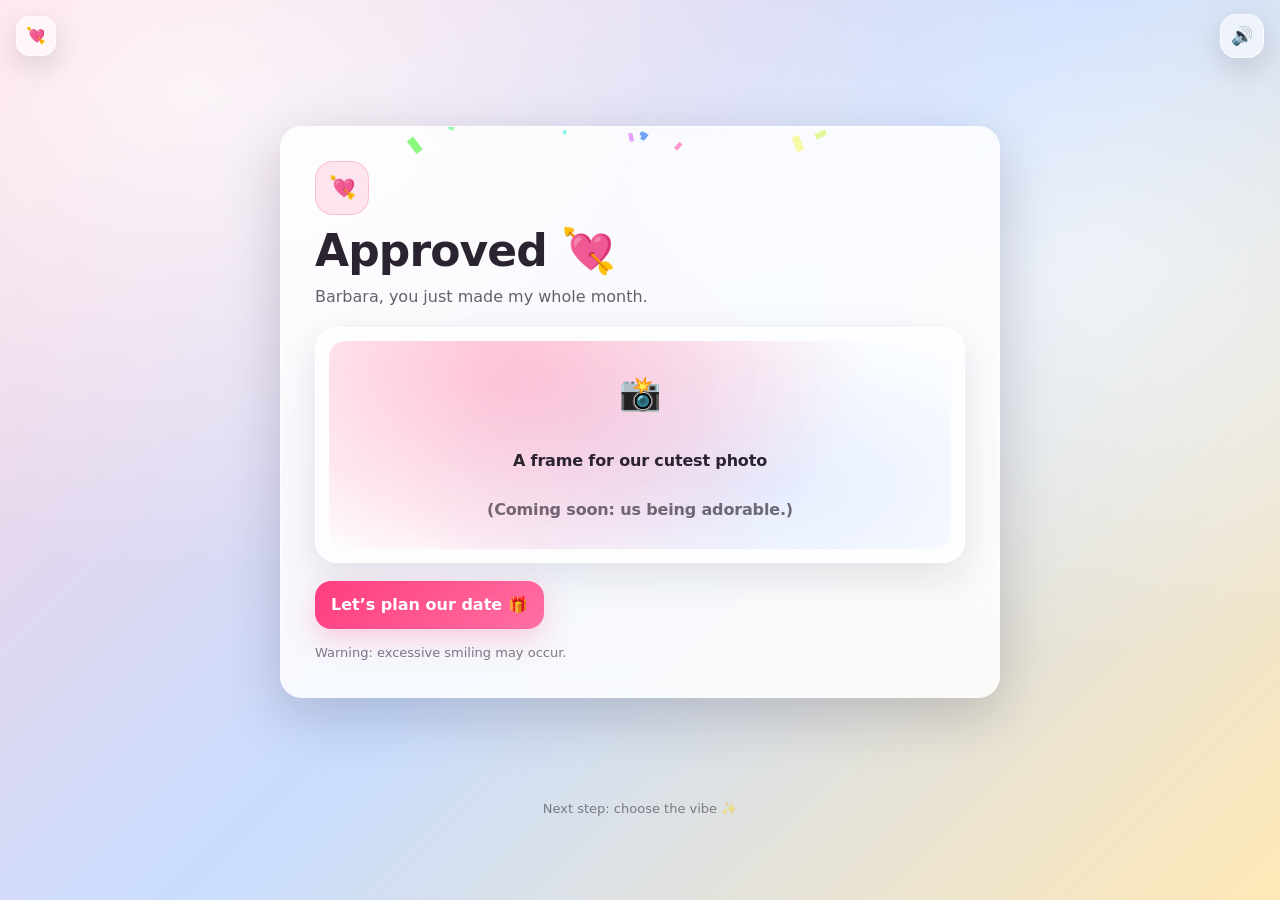
==== yes.html @ b673abb0 "Merge branch 'main' into codex/create-romantic-multi-page-valentine-website-6dpoji" ====
<!doctype html>
<html lang="en">
<head>
  <meta charset="utf-8" />
  <meta name="viewport" content="width=device-width,initial-scale=1" />
  <meta name="theme-color" content="#ffb3c7" />
  <title>Approved 💘</title>
  <link rel="stylesheet" href="./styles.css" />
</head>

<body data-page="yes">
  <a class="skip-link" href="#main">Skip to content</a>

  <header class="topbar">
    <a class="brand-link" href="./index.html" aria-label="Back to start">💘</a>

    <button
      id="muteBtn"
      class="icon-btn"
      type="button"
      aria-label="Toggle sound"
      aria-pressed="false"
      title="Sound"
    >
      <span class="icon" aria-hidden="true">🔊</span>
    </button>
  </header>

  <main id="main" class="wrap">
    <section class="card card-success" aria-labelledby="headline">
      <canvas id="confetti" class="confetti" aria-hidden="true"></canvas>

      <div class="success-badge" aria-hidden="true">💘</div>
      <h1 id="headline" class="title">Approved 💘</h1>

      <p class="subtext">
        Barbara, you just made my whole month.
      </p>

      <div class="photo-frame" role="img" aria-label="Placeholder photo frame">
        <div class="photo-inner">
          <div class="photo-glow" aria-hidden="true"></div>
          <div class="photo-text">
            <div class="photo-emoji" aria-hidden="true">📸</div>
            <div class="photo-caption">A frame for our cutest photo</div>
            <div class="photo-caption subtle">(Coming soon: us being adorable.)</div>
          </div>
        </div>
      </div>

      <div class="btn-row">
        <a class="btn btn-primary" href="./date.html" id="planBtn">
          Let’s plan our date 🎁
        </a>
      </div>

      <div class="tiny-note">
        Warning: excessive smiling may occur.
      </div>
    </section>

    <footer class="footer">
      <span>Next step: choose the vibe ✨</span>
    </footer>
  </main>

  <script src="./script.js"></script>
</body>
</html>
---- styles.css ----
/* Shared, intentional styling (no frameworks). */

:root {
  --bg1: #ffd1dc;
  --bg2: #c9ddff;
  --bg3: #ffe8b6;

  --card: rgba(255, 255, 255, 0.72);
  --card-strong: rgba(255, 255, 255, 0.82);
  --stroke: rgba(255, 255, 255, 0.55);

  --text: #2b2330;
  --muted: rgba(43, 35, 48, 0.72);

  --primary: #ff3d7f;
  --primary2: #ff6fa3;

  --shadow: 0 18px 55px rgba(20, 10, 25, 0.18);
  --shadow2: 0 10px 30px rgba(20, 10, 25, 0.14);

  --radius: 22px;
  --radius2: 16px;

  --focus: 0 0 0 4px rgba(255, 61, 127, 0.25);
}

* { box-sizing: border-box; }
html, body { height: 100%; }

body {
  margin: 0;
  color: var(--text);
  font-family: ui-sans-serif, system-ui, -apple-system, Segoe UI, Roboto, Helvetica, Arial, "Apple Color Emoji", "Segoe UI Emoji";
  line-height: 1.5;
  background:
    radial-gradient(1200px 800px at 15% 10%, rgba(255, 255, 255, 0.75), transparent 60%),
    radial-gradient(900px 700px at 85% 30%, rgba(255, 255, 255, 0.60), transparent 55%),
    linear-gradient(135deg, var(--bg1), var(--bg2), var(--bg3));
  overflow-x: hidden;
}

a { color: inherit; text-decoration: none; }
a:focus-visible, button:focus-visible { outline: none; box-shadow: var(--focus); border-radius: 12px; }

.skip-link {
  position: absolute;
  left: -999px;
  top: 12px;
  padding: 10px 12px;
  background: rgba(0, 0, 0, 0.75);
  color: white;
  border-radius: 10px;
  z-index: 9999;
}
.skip-link:focus { left: 12px; }

.topbar {
  position: sticky;
  top: 0;
  display: flex;
  align-items: center;
  justify-content: space-between;
  padding: 14px 16px;
  z-index: 20;
}

.brand {
  width: 40px;
  height: 40px;
  display: grid;
  place-items: center;
  border-radius: 14px;
  background: rgba(255, 255, 255, 0.55);
  border: 1px solid rgba(255, 255, 255, 0.6);
  box-shadow: var(--shadow2);
  backdrop-filter: blur(12px);
}

.brand-link {
  width: 40px;
  height: 40px;
  display: grid;
  place-items: center;
  border-radius: 14px;
  background: rgba(255, 255, 255, 0.55);
  border: 1px solid rgba(255, 255, 255, 0.6);
  box-shadow: var(--shadow2);
  backdrop-filter: blur(12px);
}

.icon-btn {
  width: 44px;
  height: 44px;
  border-radius: 16px;
  border: 1px solid rgba(255, 255, 255, 0.6);
  background: rgba(255, 255, 255, 0.55);
  backdrop-filter: blur(12px);
  box-shadow: var(--shadow2);
  cursor: pointer;
  display: grid;
  place-items: center;
  transition: transform 160ms ease, background 160ms ease;
}
.icon-btn:hover { transform: translateY(-1px); }
.icon-btn:active { transform: translateY(1px) scale(0.99); }
.icon-btn .icon { font-size: 18px; }

.wrap {
  min-height: calc(100vh - 72px);
  display: grid;
  place-items: center;
  padding: 12px 16px 40px;
}

.card {
  width: min(720px, 100%);
  background: var(--card);
  border: 1px solid var(--stroke);
  box-shadow: var(--shadow);
  border-radius: var(--radius);
  padding: 26px 20px;
  backdrop-filter: blur(14px);
  position: relative;
}

@media (min-width: 480px) {
  .card { padding: 34px 34px; }
}

.card-success {
  background: var(--card-strong);
  overflow: hidden;
}

.eyebrow {
  font-size: 13px;
  letter-spacing: 0.08em;
  text-transform: uppercase;
  color: rgba(43, 35, 48, 0.62);
  margin-bottom: 10px;
}

.title {
  font-size: clamp(28px, 4.8vw, 44px);
  line-height: 1.1;
  margin: 0 0 10px;
  letter-spacing: -0.02em;
}

.subtext {
  margin: 0 0 18px;
  color: var(--muted);
  font-size: 16px;
}

.btn-row {
  display: flex;
  gap: 12px;
  flex-wrap: wrap;
  align-items: center;
  margin-top: 18px;
}

.btn-row-slim {
  margin-top: 20px;
  justify-content: space-between;
}

.btn {
  border: 0;
  cursor: pointer;
  font-weight: 700;
  font-size: 16px;
  padding: 12px 16px;
  border-radius: 16px;
  transition: transform 160ms ease, filter 160ms ease, box-shadow 160ms ease;
  user-select: none;
  display: inline-flex;
  align-items: center;
  justify-content: center;
  gap: 8px;
  min-height: 48px;
}

.btn:hover { transform: translateY(-1px); }
.btn:active { transform: translateY(1px) scale(0.99); }

.btn-primary {
  color: white;
  background: linear-gradient(135deg, var(--primary), var(--primary2));
  box-shadow: 0 10px 30px rgba(255, 61, 127, 0.25);
}

.btn-ghost {
  color: var(--text);
  background: rgba(255, 255, 255, 0.55);
  border: 1px solid rgba(255, 255, 255, 0.75);
  box-shadow: 0 10px 25px rgba(43, 35, 48, 0.08);
}

.attempts {
  margin: 14px 0 0;
  font-size: 14px;
  color: rgba(43, 35, 48, 0.8);
}
.attempt-msg {
  margin-left: 10px;
  color: rgba(43, 35, 48, 0.62);
  font-weight: 600;
}

.tiny-note {
  margin-top: 14px;
  font-size: 13px;
  color: rgba(43, 35, 48, 0.6);
}

.footer {
  margin-top: 18px;
  color: rgba(43, 35, 48, 0.55);
  font-size: 13px;
}

/* Index page "No" positioning container */
.no-zone {
  position: relative;
  width: 140px;
  height: 52px;
  display: inline-block;
}
.no-zone .btn {
  position: absolute;
  inset: 0;
  width: 100%;
  height: 100%;
}

/* Modal */
.modal[hidden] { display: none; }
.modal {
  position: fixed;
  inset: 0;
  z-index: 999;
  display: grid;
  place-items: center;
  padding: 16px;
}
.modal-backdrop {
  position: absolute;
  inset: 0;
  background: rgba(20, 10, 25, 0.45);
  backdrop-filter: blur(6px);
}
.modal-dialog {
  position: relative;
  width: min(520px, 100%);
  background: rgba(255, 255, 255, 0.88);
  border: 1px solid rgba(255, 255, 255, 0.8);
  border-radius: 22px;
  box-shadow: var(--shadow);
  padding: 18px 18px 16px;
}
.modal-header {
  display: flex;
  gap: 10px;
  align-items: center;
  margin-bottom: 10px;
}
.modal-badge {
  width: 38px;
  height: 38px;
  display: grid;
  place-items: center;
  border-radius: 14px;
  background: rgba(255, 61, 127, 0.12);
  border: 1px solid rgba(255, 61, 127, 0.22);
}
.modal-title { margin: 0; font-size: 18px; letter-spacing: -0.01em; }
.modal-desc { margin: 0 0 14px; color: rgba(43, 35, 48, 0.72); }
.modal-actions { display: flex; gap: 10px; flex-wrap: wrap; justify-content: flex-end; }

/* Success page */
.success-badge {
  width: 54px;
  height: 54px;
  border-radius: 18px;
  display: grid;
  place-items: center;
  background: rgba(255, 61, 127, 0.12);
  border: 1px solid rgba(255, 61, 127, 0.22);
  margin-bottom: 12px;
  font-size: 22px;
}

.photo-frame {
  margin-top: 18px;
  border-radius: 22px;
  padding: 12px;
  background: rgba(255, 255, 255, 0.6);
  border: 1px solid rgba(255, 255, 255, 0.75);
  box-shadow: 0 14px 40px rgba(20, 10, 25, 0.10);
}
.photo-inner {
  height: 210px;
  border-radius: 18px;
  position: relative;
  overflow: hidden;
  background:
    radial-gradient(600px 300px at 30% 20%, rgba(255, 61, 127, 0.16), transparent 60%),
    radial-gradient(600px 300px at 70% 70%, rgba(120, 160, 255, 0.18), transparent 60%),
    rgba(255, 255, 255, 0.55);
  border: 1px solid rgba(255, 255, 255, 0.75);
}
.photo-glow {
  position: absolute;
  inset: -40px;
  background: radial-gradient(circle at 30% 20%, rgba(255, 61, 127, 0.20), transparent 60%);
  filter: blur(18px);
  transform: rotate(8deg);
}
.photo-text {
  position: absolute;
  inset: 0;
  display: grid;
  place-items: center;
  text-align: center;
  padding: 16px;
}
.photo-emoji { font-size: 34px; margin-bottom: 8px; }
.photo-caption { font-weight: 800; letter-spacing: -0.01em; }
.photo-caption.subtle { font-weight: 600; color: rgba(43, 35, 48, 0.65); margin-top: 4px; }

.confetti {
  position: absolute;
  inset: 0;
  width: 100%;
  height: 100%;
  pointer-events: none;
}

/* Date page */
.grid {
  display: grid;
  gap: 12px;
  margin-top: 18px;
  grid-template-columns: 1fr;
}

@media (min-width: 560px) {
  .grid { grid-template-columns: 1fr 1fr; }
}

.choice {
  text-align: left;
  padding: 14px 14px;
  border-radius: 18px;
  border: 1px solid rgba(255, 255, 255, 0.75);
  background: rgba(255, 255, 255, 0.55);
  box-shadow: 0 12px 30px rgba(43, 35, 48, 0.08);
  cursor: pointer;
  display: grid;
  gap: 6px;
  min-height: 92px;
  transition: transform 160ms ease, box-shadow 160ms ease, background 160ms ease;
}
.choice:hover { transform: translateY(-1px); }
.choice:active { transform: translateY(1px) scale(0.99); }

.choice-title {
  font-weight: 900;
  letter-spacing: -0.01em;
  font-size: 16px;
  display: flex;
  justify-content: space-between;
  align-items: center;
  gap: 10px;
}
.choice-emoji { font-size: 20px; }
.choice-desc { color: rgba(43, 35, 48, 0.68); font-size: 14px; }

.choice.is-selected {
  background: rgba(255, 61, 127, 0.12);
  border-color: rgba(255, 61, 127, 0.22);
  box-shadow: 0 14px 38px rgba(255, 61, 127, 0.18);
}

.confirm {
  margin-top: 16px;
  border-radius: 18px;
  padding: 14px;
  border: 1px solid rgba(255, 255, 255, 0.75);
  background: rgba(255, 255, 255, 0.65);
  box-shadow: 0 12px 28px rgba(43, 35, 48, 0.08);
}
.confirm-title { font-weight: 900; }
.confirm-text { margin-top: 4px; color: rgba(43, 35, 48, 0.78); font-weight: 700; }
.confirm-foot { margin-top: 6px; color: rgba(43, 35, 48, 0.62); font-size: 13px; }

/* Motion preferences */
@media (prefers-reduced-motion: reduce) {
  .btn, .icon-btn, .choice { transition: none !important; }
}
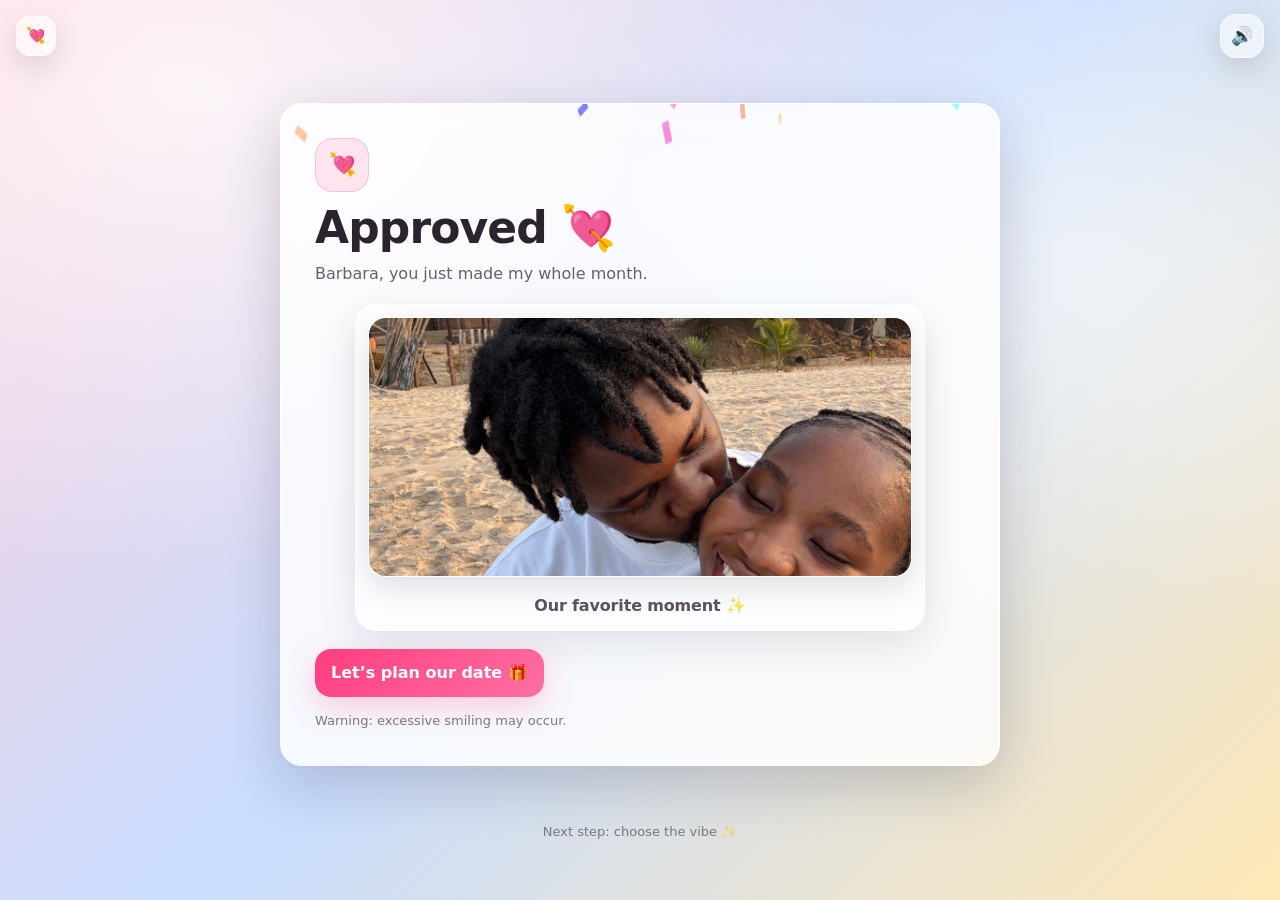
==== commit 75a261bf: "Link success page image to local file" ====
--- a/yes.html
+++ b/yes.html
@@ -37,16 +37,15 @@
         Barbara, you just made my whole month.
       </p>
 
-      <div class="photo-frame" role="img" aria-label="Placeholder photo frame">
-        <div class="photo-inner">
-          <div class="photo-glow" aria-hidden="true"></div>
-          <div class="photo-text">
-            <div class="photo-emoji" aria-hidden="true">📸</div>
-            <div class="photo-caption">A frame for our cutest photo</div>
-            <div class="photo-caption subtle">(Coming soon: us being adorable.)</div>
-          </div>
-        </div>
-      </div>
+      <figure class="photo-frame">
+        <img
+          class="photo-image"
+          src="./imageval.jpg"
+          alt="Barbara and me, a favorite photo"
+          loading="lazy"
+        />
+        <figcaption class="photo-caption">Our favorite moment ✨</figcaption>
+      </figure>
 
       <div class="btn-row">
         <a class="btn btn-primary" href="./date.html" id="planBtn">
--- a/styles.css
+++ b/styles.css
@@ -299,36 +299,23 @@
   background: rgba(255, 255, 255, 0.6);
   border: 1px solid rgba(255, 255, 255, 0.75);
   box-shadow: 0 14px 40px rgba(20, 10, 25, 0.10);
-}
-.photo-inner {
-  height: 210px;
+  text-align: center;
+}
+.photo-image {
+  width: 100%;
+  height: auto;
+  max-height: 260px;
+  object-fit: cover;
   border-radius: 18px;
-  position: relative;
-  overflow: hidden;
-  background:
-    radial-gradient(600px 300px at 30% 20%, rgba(255, 61, 127, 0.16), transparent 60%),
-    radial-gradient(600px 300px at 70% 70%, rgba(120, 160, 255, 0.18), transparent 60%),
-    rgba(255, 255, 255, 0.55);
-  border: 1px solid rgba(255, 255, 255, 0.75);
-}
-.photo-glow {
-  position: absolute;
-  inset: -40px;
-  background: radial-gradient(circle at 30% 20%, rgba(255, 61, 127, 0.20), transparent 60%);
-  filter: blur(18px);
-  transform: rotate(8deg);
-}
-.photo-text {
-  position: absolute;
-  inset: 0;
-  display: grid;
-  place-items: center;
-  text-align: center;
-  padding: 16px;
-}
-.photo-emoji { font-size: 34px; margin-bottom: 8px; }
-.photo-caption { font-weight: 800; letter-spacing: -0.01em; }
-.photo-caption.subtle { font-weight: 600; color: rgba(43, 35, 48, 0.65); margin-top: 4px; }
+  border: 1px solid rgba(255, 255, 255, 0.75);
+  box-shadow: 0 10px 30px rgba(20, 10, 25, 0.12);
+}
+.photo-caption {
+  margin-top: 10px;
+  font-weight: 800;
+  letter-spacing: -0.01em;
+  color: rgba(43, 35, 48, 0.78);
+}
 
 .confetti {
   position: absolute;
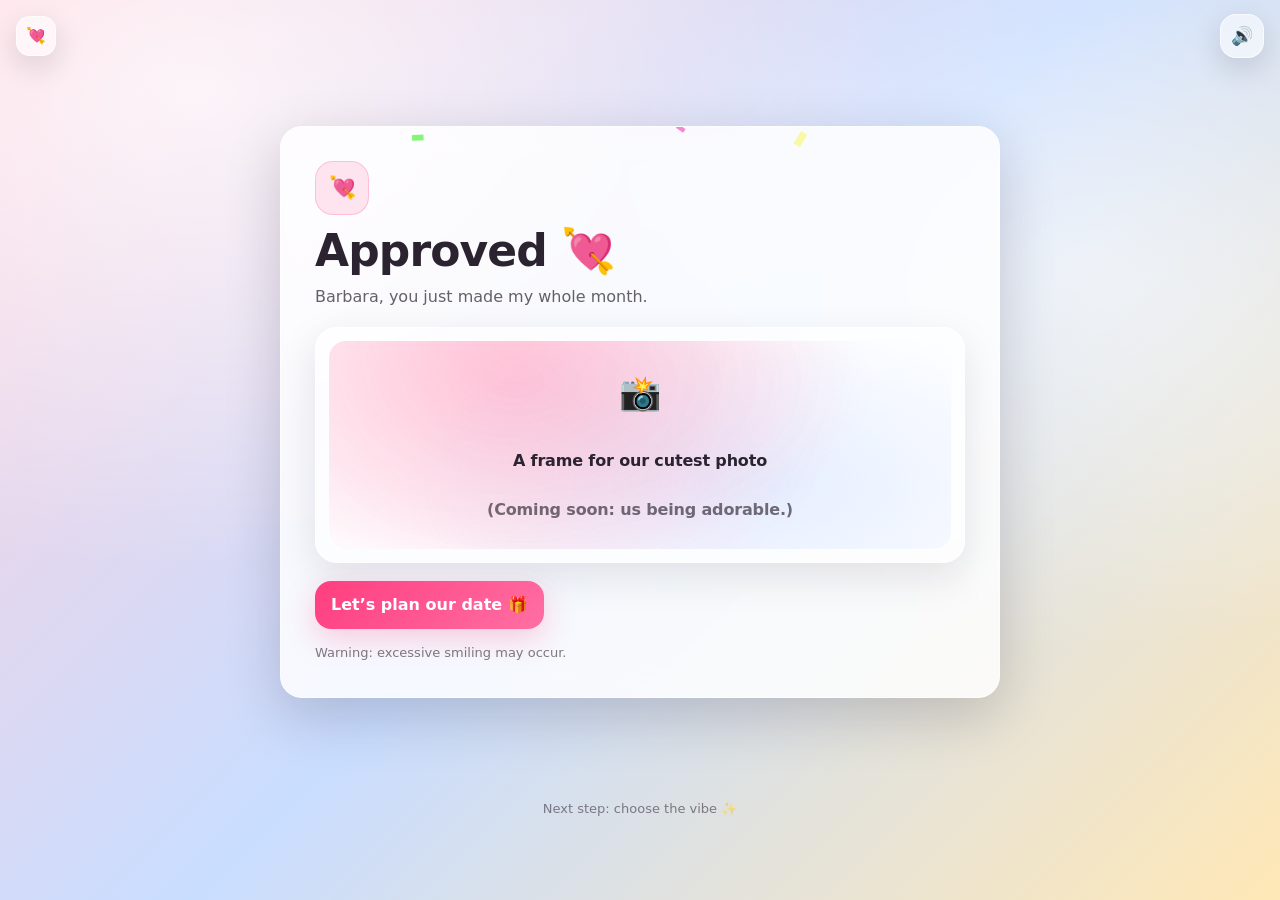
==== commit 3a6c49c4: "Merge branch 'main' into codex/create-romantic-multi-page-valentine-website-9nks6v" ====
--- a/yes.html
+++ b/yes.html
@@ -37,15 +37,16 @@
         Barbara, you just made my whole month.
       </p>
 
-      <figure class="photo-frame">
-        <img
-          class="photo-image"
-          src="./imageval.jpg"
-          alt="Barbara and me, a favorite photo"
-          loading="lazy"
-        />
-        <figcaption class="photo-caption">Our favorite moment ✨</figcaption>
-      </figure>
+      <div class="photo-frame" role="img" aria-label="Placeholder photo frame">
+        <div class="photo-inner">
+          <div class="photo-glow" aria-hidden="true"></div>
+          <div class="photo-text">
+            <div class="photo-emoji" aria-hidden="true">📸</div>
+            <div class="photo-caption">A frame for our cutest photo</div>
+            <div class="photo-caption subtle">(Coming soon: us being adorable.)</div>
+          </div>
+        </div>
+      </div>
 
       <div class="btn-row">
         <a class="btn btn-primary" href="./date.html" id="planBtn">
--- a/styles.css
+++ b/styles.css
@@ -299,23 +299,36 @@
   background: rgba(255, 255, 255, 0.6);
   border: 1px solid rgba(255, 255, 255, 0.75);
   box-shadow: 0 14px 40px rgba(20, 10, 25, 0.10);
+}
+.photo-inner {
+  height: 210px;
+  border-radius: 18px;
+  position: relative;
+  overflow: hidden;
+  background:
+    radial-gradient(600px 300px at 30% 20%, rgba(255, 61, 127, 0.16), transparent 60%),
+    radial-gradient(600px 300px at 70% 70%, rgba(120, 160, 255, 0.18), transparent 60%),
+    rgba(255, 255, 255, 0.55);
+  border: 1px solid rgba(255, 255, 255, 0.75);
+}
+.photo-glow {
+  position: absolute;
+  inset: -40px;
+  background: radial-gradient(circle at 30% 20%, rgba(255, 61, 127, 0.20), transparent 60%);
+  filter: blur(18px);
+  transform: rotate(8deg);
+}
+.photo-text {
+  position: absolute;
+  inset: 0;
+  display: grid;
+  place-items: center;
   text-align: center;
-}
-.photo-image {
-  width: 100%;
-  height: auto;
-  max-height: 260px;
-  object-fit: cover;
-  border-radius: 18px;
-  border: 1px solid rgba(255, 255, 255, 0.75);
-  box-shadow: 0 10px 30px rgba(20, 10, 25, 0.12);
-}
-.photo-caption {
-  margin-top: 10px;
-  font-weight: 800;
-  letter-spacing: -0.01em;
-  color: rgba(43, 35, 48, 0.78);
-}
+  padding: 16px;
+}
+.photo-emoji { font-size: 34px; margin-bottom: 8px; }
+.photo-caption { font-weight: 800; letter-spacing: -0.01em; }
+.photo-caption.subtle { font-weight: 600; color: rgba(43, 35, 48, 0.65); margin-top: 4px; }
 
 .confetti {
   position: absolute;
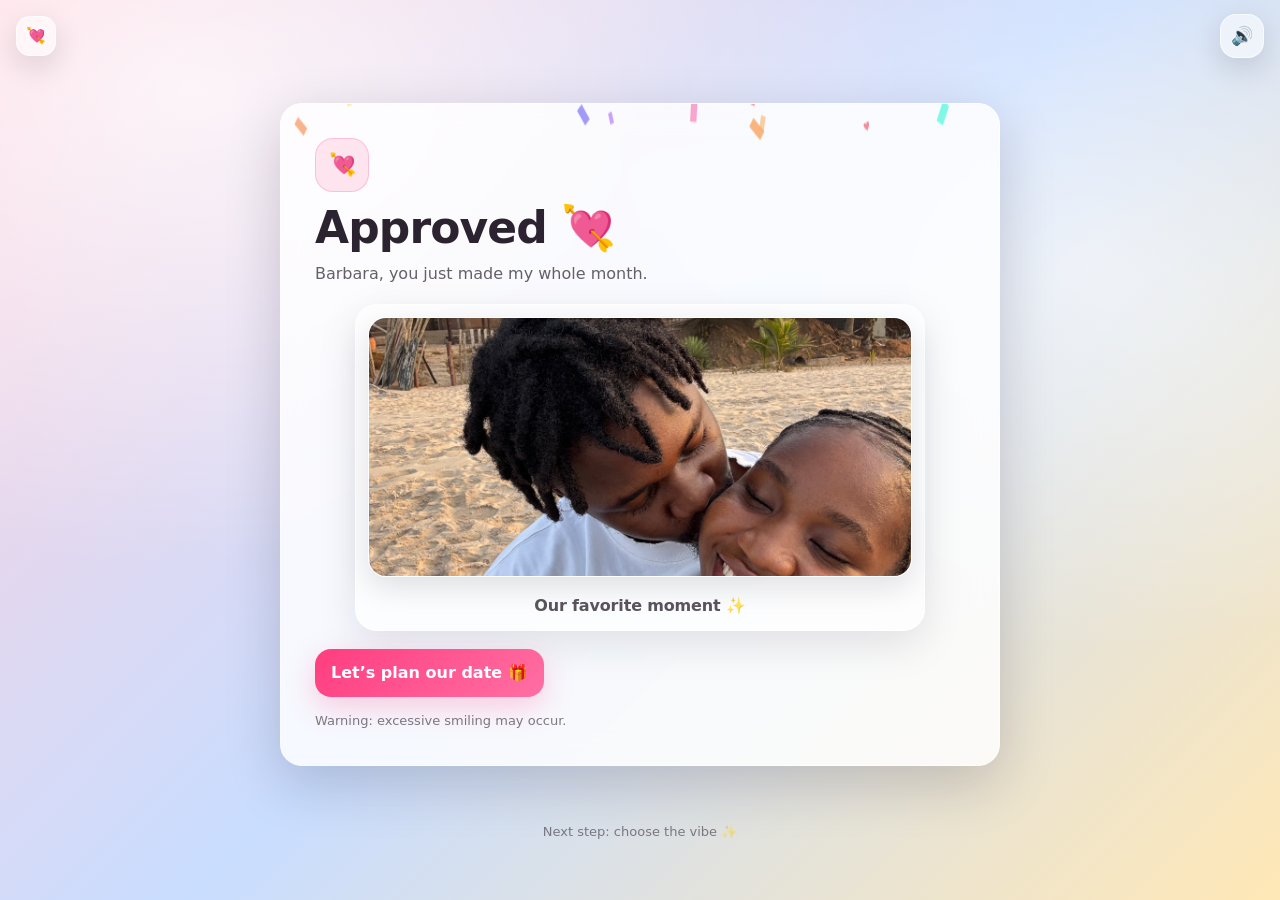
==== commit 056d62cb: "Link success page image to local file" ====
--- a/yes.html
+++ b/yes.html
@@ -37,16 +37,15 @@
         Barbara, you just made my whole month.
       </p>
 
-      <div class="photo-frame" role="img" aria-label="Placeholder photo frame">
-        <div class="photo-inner">
-          <div class="photo-glow" aria-hidden="true"></div>
-          <div class="photo-text">
-            <div class="photo-emoji" aria-hidden="true">📸</div>
-            <div class="photo-caption">A frame for our cutest photo</div>
-            <div class="photo-caption subtle">(Coming soon: us being adorable.)</div>
-          </div>
-        </div>
-      </div>
+      <figure class="photo-frame">
+        <img
+          class="photo-image"
+          src="./imageval.jpg"
+          alt="Barbara and me, a favorite photo"
+          loading="lazy"
+        />
+        <figcaption class="photo-caption">Our favorite moment ✨</figcaption>
+      </figure>
 
       <div class="btn-row">
         <a class="btn btn-primary" href="./date.html" id="planBtn">
--- a/styles.css
+++ b/styles.css
@@ -299,36 +299,23 @@
   background: rgba(255, 255, 255, 0.6);
   border: 1px solid rgba(255, 255, 255, 0.75);
   box-shadow: 0 14px 40px rgba(20, 10, 25, 0.10);
-}
-.photo-inner {
-  height: 210px;
+  text-align: center;
+}
+.photo-image {
+  width: 100%;
+  height: auto;
+  max-height: 260px;
+  object-fit: cover;
   border-radius: 18px;
-  position: relative;
-  overflow: hidden;
-  background:
-    radial-gradient(600px 300px at 30% 20%, rgba(255, 61, 127, 0.16), transparent 60%),
-    radial-gradient(600px 300px at 70% 70%, rgba(120, 160, 255, 0.18), transparent 60%),
-    rgba(255, 255, 255, 0.55);
-  border: 1px solid rgba(255, 255, 255, 0.75);
-}
-.photo-glow {
-  position: absolute;
-  inset: -40px;
-  background: radial-gradient(circle at 30% 20%, rgba(255, 61, 127, 0.20), transparent 60%);
-  filter: blur(18px);
-  transform: rotate(8deg);
-}
-.photo-text {
-  position: absolute;
-  inset: 0;
-  display: grid;
-  place-items: center;
-  text-align: center;
-  padding: 16px;
-}
-.photo-emoji { font-size: 34px; margin-bottom: 8px; }
-.photo-caption { font-weight: 800; letter-spacing: -0.01em; }
-.photo-caption.subtle { font-weight: 600; color: rgba(43, 35, 48, 0.65); margin-top: 4px; }
+  border: 1px solid rgba(255, 255, 255, 0.75);
+  box-shadow: 0 10px 30px rgba(20, 10, 25, 0.12);
+}
+.photo-caption {
+  margin-top: 10px;
+  font-weight: 800;
+  letter-spacing: -0.01em;
+  color: rgba(43, 35, 48, 0.78);
+}
 
 .confetti {
   position: absolute;
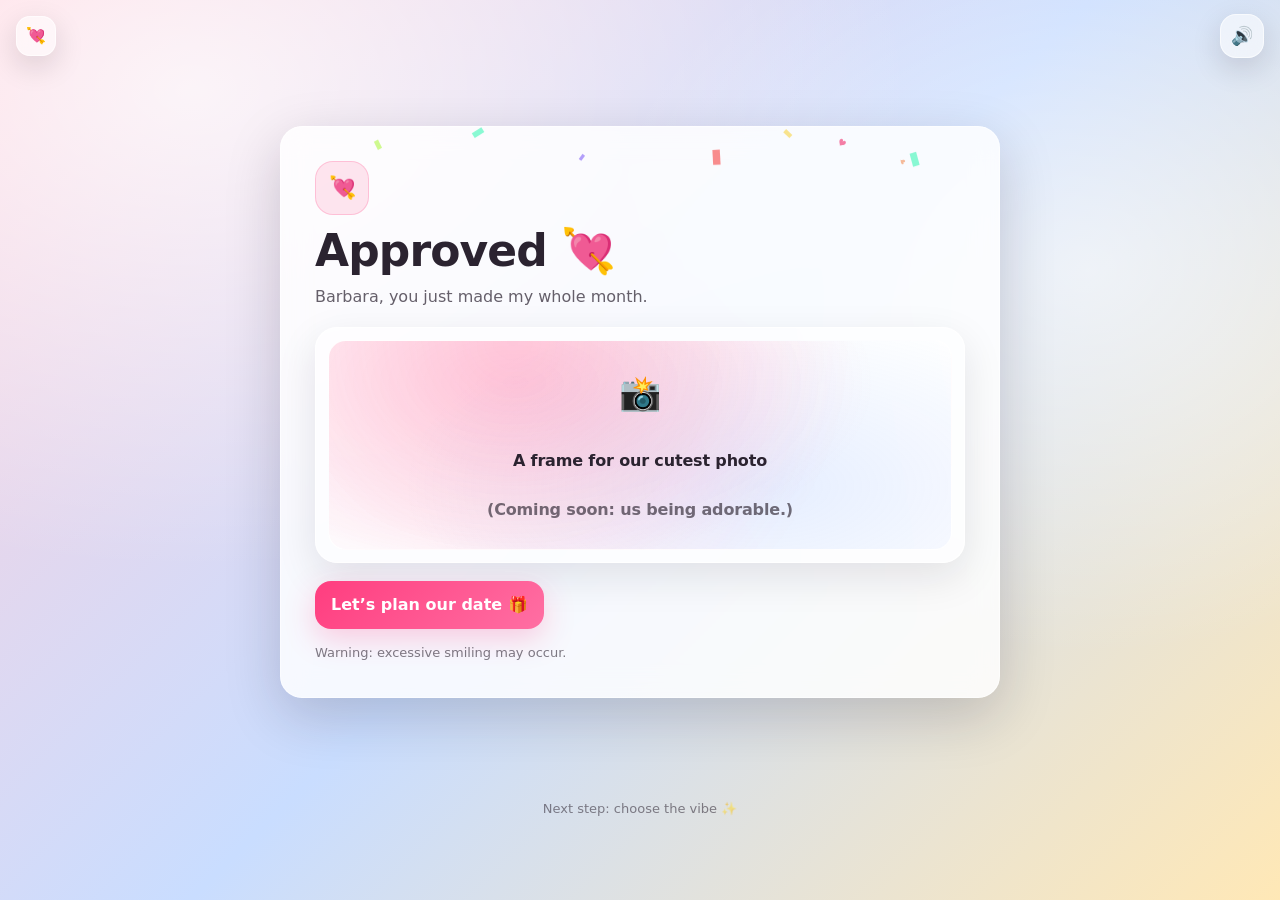
==== commit 5108fda7: "Merge branch 'main' into codex/create-romantic-multi-page-valentine-website-a4dq9u" ====
--- a/yes.html
+++ b/yes.html
@@ -37,15 +37,16 @@
         Barbara, you just made my whole month.
       </p>
 
-      <figure class="photo-frame">
-        <img
-          class="photo-image"
-          src="./imageval.jpg"
-          alt="Barbara and me, a favorite photo"
-          loading="lazy"
-        />
-        <figcaption class="photo-caption">Our favorite moment ✨</figcaption>
-      </figure>
+      <div class="photo-frame" role="img" aria-label="Placeholder photo frame">
+        <div class="photo-inner">
+          <div class="photo-glow" aria-hidden="true"></div>
+          <div class="photo-text">
+            <div class="photo-emoji" aria-hidden="true">📸</div>
+            <div class="photo-caption">A frame for our cutest photo</div>
+            <div class="photo-caption subtle">(Coming soon: us being adorable.)</div>
+          </div>
+        </div>
+      </div>
 
       <div class="btn-row">
         <a class="btn btn-primary" href="./date.html" id="planBtn">
--- a/styles.css
+++ b/styles.css
@@ -299,23 +299,36 @@
   background: rgba(255, 255, 255, 0.6);
   border: 1px solid rgba(255, 255, 255, 0.75);
   box-shadow: 0 14px 40px rgba(20, 10, 25, 0.10);
+}
+.photo-inner {
+  height: 210px;
+  border-radius: 18px;
+  position: relative;
+  overflow: hidden;
+  background:
+    radial-gradient(600px 300px at 30% 20%, rgba(255, 61, 127, 0.16), transparent 60%),
+    radial-gradient(600px 300px at 70% 70%, rgba(120, 160, 255, 0.18), transparent 60%),
+    rgba(255, 255, 255, 0.55);
+  border: 1px solid rgba(255, 255, 255, 0.75);
+}
+.photo-glow {
+  position: absolute;
+  inset: -40px;
+  background: radial-gradient(circle at 30% 20%, rgba(255, 61, 127, 0.20), transparent 60%);
+  filter: blur(18px);
+  transform: rotate(8deg);
+}
+.photo-text {
+  position: absolute;
+  inset: 0;
+  display: grid;
+  place-items: center;
   text-align: center;
-}
-.photo-image {
-  width: 100%;
-  height: auto;
-  max-height: 260px;
-  object-fit: cover;
-  border-radius: 18px;
-  border: 1px solid rgba(255, 255, 255, 0.75);
-  box-shadow: 0 10px 30px rgba(20, 10, 25, 0.12);
-}
-.photo-caption {
-  margin-top: 10px;
-  font-weight: 800;
-  letter-spacing: -0.01em;
-  color: rgba(43, 35, 48, 0.78);
-}
+  padding: 16px;
+}
+.photo-emoji { font-size: 34px; margin-bottom: 8px; }
+.photo-caption { font-weight: 800; letter-spacing: -0.01em; }
+.photo-caption.subtle { font-weight: 600; color: rgba(43, 35, 48, 0.65); margin-top: 4px; }
 
 .confetti {
   position: absolute;
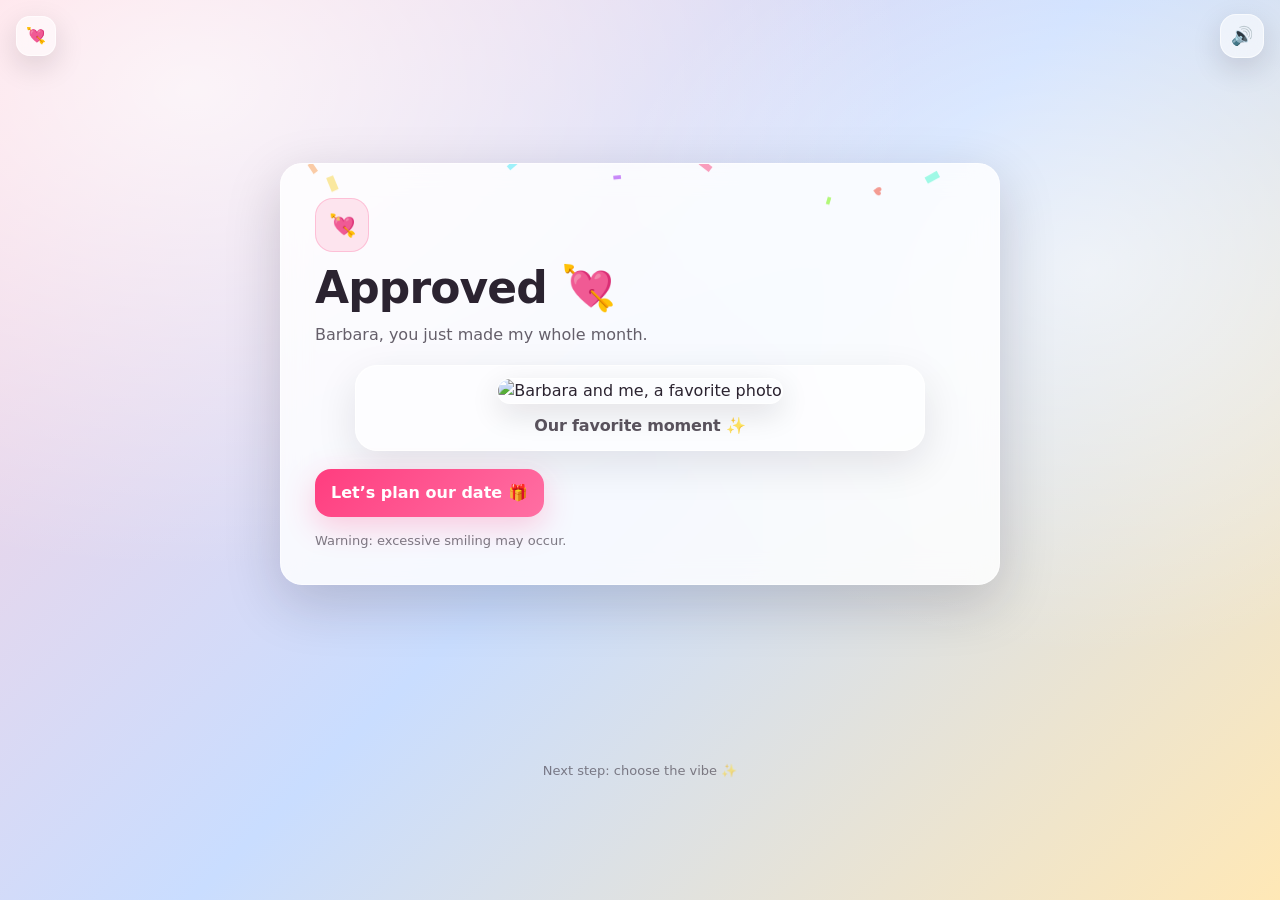
==== commit 0feb595a: "Use provided Postimg URL for success photo" ====
--- a/yes.html
+++ b/yes.html
@@ -37,16 +37,15 @@
         Barbara, you just made my whole month.
       </p>
 
-      <div class="photo-frame" role="img" aria-label="Placeholder photo frame">
-        <div class="photo-inner">
-          <div class="photo-glow" aria-hidden="true"></div>
-          <div class="photo-text">
-            <div class="photo-emoji" aria-hidden="true">📸</div>
-            <div class="photo-caption">A frame for our cutest photo</div>
-            <div class="photo-caption subtle">(Coming soon: us being adorable.)</div>
-          </div>
-        </div>
-      </div>
+      <figure class="photo-frame">
+        <img
+          class="photo-image"
+          src="https://i.postimg.cc/h4m5kwMq/imageval.jpg"
+          alt="Barbara and me, a favorite photo"
+          loading="lazy"
+        />
+        <figcaption class="photo-caption">Our favorite moment ✨</figcaption>
+      </figure>
 
       <div class="btn-row">
         <a class="btn btn-primary" href="./date.html" id="planBtn">
--- a/styles.css
+++ b/styles.css
@@ -299,36 +299,23 @@
   background: rgba(255, 255, 255, 0.6);
   border: 1px solid rgba(255, 255, 255, 0.75);
   box-shadow: 0 14px 40px rgba(20, 10, 25, 0.10);
-}
-.photo-inner {
-  height: 210px;
+  text-align: center;
+}
+.photo-image {
+  width: 100%;
+  height: auto;
+  max-height: 260px;
+  object-fit: cover;
   border-radius: 18px;
-  position: relative;
-  overflow: hidden;
-  background:
-    radial-gradient(600px 300px at 30% 20%, rgba(255, 61, 127, 0.16), transparent 60%),
-    radial-gradient(600px 300px at 70% 70%, rgba(120, 160, 255, 0.18), transparent 60%),
-    rgba(255, 255, 255, 0.55);
-  border: 1px solid rgba(255, 255, 255, 0.75);
-}
-.photo-glow {
-  position: absolute;
-  inset: -40px;
-  background: radial-gradient(circle at 30% 20%, rgba(255, 61, 127, 0.20), transparent 60%);
-  filter: blur(18px);
-  transform: rotate(8deg);
-}
-.photo-text {
-  position: absolute;
-  inset: 0;
-  display: grid;
-  place-items: center;
-  text-align: center;
-  padding: 16px;
-}
-.photo-emoji { font-size: 34px; margin-bottom: 8px; }
-.photo-caption { font-weight: 800; letter-spacing: -0.01em; }
-.photo-caption.subtle { font-weight: 600; color: rgba(43, 35, 48, 0.65); margin-top: 4px; }
+  border: 1px solid rgba(255, 255, 255, 0.75);
+  box-shadow: 0 10px 30px rgba(20, 10, 25, 0.12);
+}
+.photo-caption {
+  margin-top: 10px;
+  font-weight: 800;
+  letter-spacing: -0.01em;
+  color: rgba(43, 35, 48, 0.78);
+}
 
 .confetti {
   position: absolute;
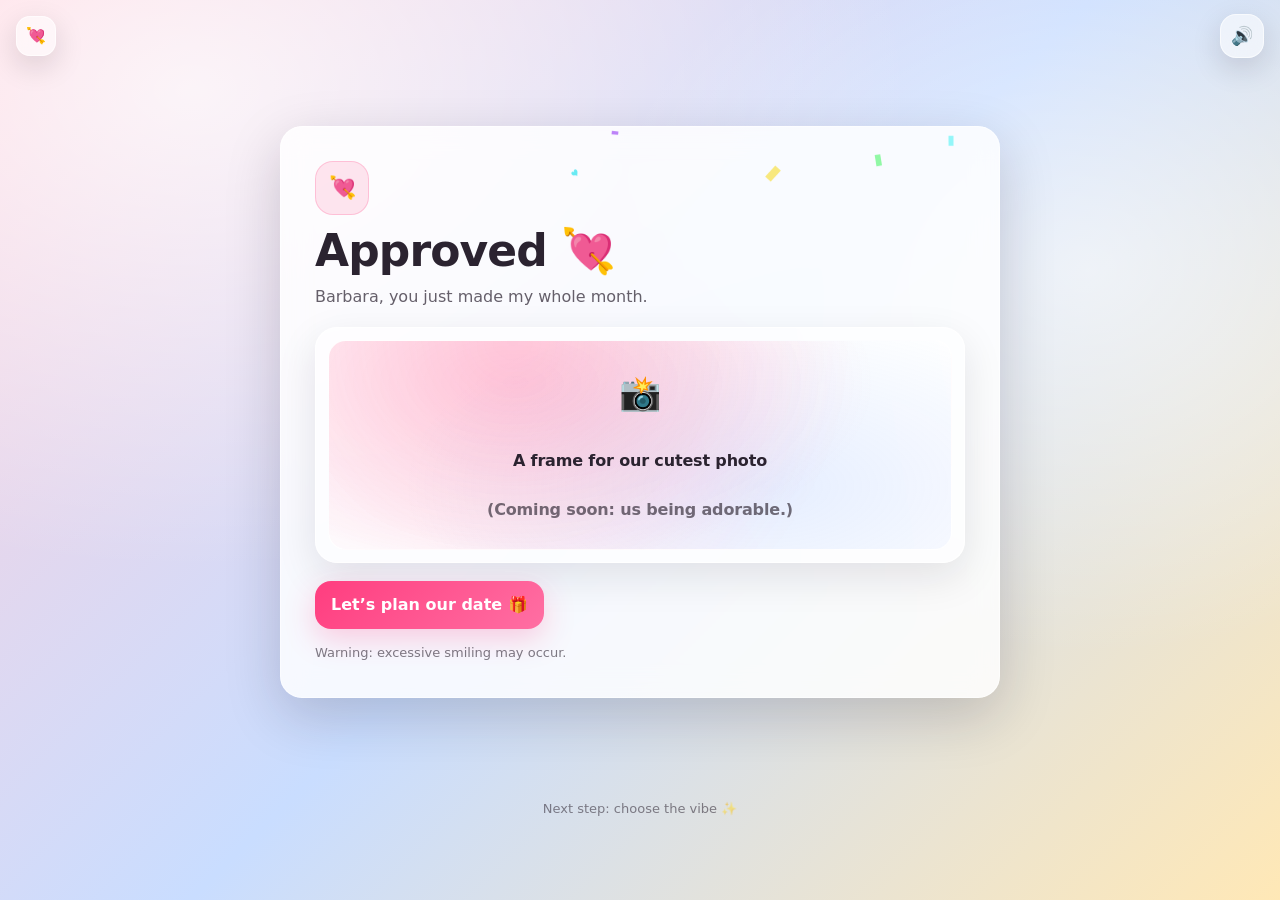
==== commit 2e98c2b7: "Merge branch 'main' into codex/create-romantic-multi-page-valentine-website-jldpz9" ====
--- a/yes.html
+++ b/yes.html
@@ -37,15 +37,16 @@
         Barbara, you just made my whole month.
       </p>
 
-      <figure class="photo-frame">
-        <img
-          class="photo-image"
-          src="https://i.postimg.cc/h4m5kwMq/imageval.jpg"
-          alt="Barbara and me, a favorite photo"
-          loading="lazy"
-        />
-        <figcaption class="photo-caption">Our favorite moment ✨</figcaption>
-      </figure>
+      <div class="photo-frame" role="img" aria-label="Placeholder photo frame">
+        <div class="photo-inner">
+          <div class="photo-glow" aria-hidden="true"></div>
+          <div class="photo-text">
+            <div class="photo-emoji" aria-hidden="true">📸</div>
+            <div class="photo-caption">A frame for our cutest photo</div>
+            <div class="photo-caption subtle">(Coming soon: us being adorable.)</div>
+          </div>
+        </div>
+      </div>
 
       <div class="btn-row">
         <a class="btn btn-primary" href="./date.html" id="planBtn">
--- a/styles.css
+++ b/styles.css
@@ -299,23 +299,36 @@
   background: rgba(255, 255, 255, 0.6);
   border: 1px solid rgba(255, 255, 255, 0.75);
   box-shadow: 0 14px 40px rgba(20, 10, 25, 0.10);
+}
+.photo-inner {
+  height: 210px;
+  border-radius: 18px;
+  position: relative;
+  overflow: hidden;
+  background:
+    radial-gradient(600px 300px at 30% 20%, rgba(255, 61, 127, 0.16), transparent 60%),
+    radial-gradient(600px 300px at 70% 70%, rgba(120, 160, 255, 0.18), transparent 60%),
+    rgba(255, 255, 255, 0.55);
+  border: 1px solid rgba(255, 255, 255, 0.75);
+}
+.photo-glow {
+  position: absolute;
+  inset: -40px;
+  background: radial-gradient(circle at 30% 20%, rgba(255, 61, 127, 0.20), transparent 60%);
+  filter: blur(18px);
+  transform: rotate(8deg);
+}
+.photo-text {
+  position: absolute;
+  inset: 0;
+  display: grid;
+  place-items: center;
   text-align: center;
-}
-.photo-image {
-  width: 100%;
-  height: auto;
-  max-height: 260px;
-  object-fit: cover;
-  border-radius: 18px;
-  border: 1px solid rgba(255, 255, 255, 0.75);
-  box-shadow: 0 10px 30px rgba(20, 10, 25, 0.12);
-}
-.photo-caption {
-  margin-top: 10px;
-  font-weight: 800;
-  letter-spacing: -0.01em;
-  color: rgba(43, 35, 48, 0.78);
-}
+  padding: 16px;
+}
+.photo-emoji { font-size: 34px; margin-bottom: 8px; }
+.photo-caption { font-weight: 800; letter-spacing: -0.01em; }
+.photo-caption.subtle { font-weight: 600; color: rgba(43, 35, 48, 0.65); margin-top: 4px; }
 
 .confetti {
   position: absolute;
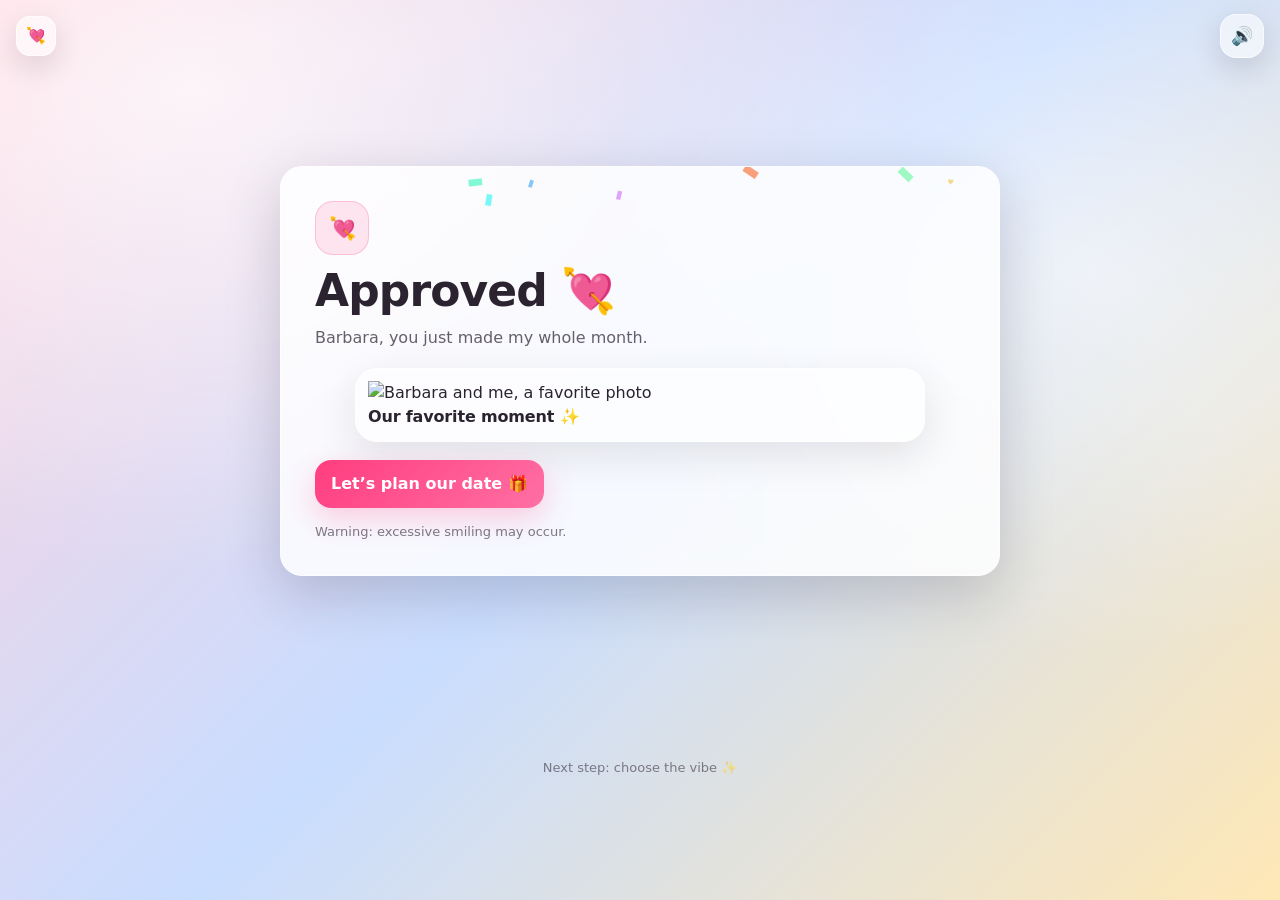
==== commit 5c48250a: "Update yes.html" ====
--- a/yes.html
+++ b/yes.html
@@ -37,16 +37,15 @@
         Barbara, you just made my whole month.
       </p>
 
-      <div class="photo-frame" role="img" aria-label="Placeholder photo frame">
-        <div class="photo-inner">
-          <div class="photo-glow" aria-hidden="true"></div>
-          <div class="photo-text">
-            <div class="photo-emoji" aria-hidden="true">📸</div>
-            <div class="photo-caption">A frame for our cutest photo</div>
-            <div class="photo-caption subtle">(Coming soon: us being adorable.)</div>
-          </div>
-        </div>
-      </div>
+      <figure class="photo-frame">
+        <img
+          class="photo-image"
+          src="https://i.postimg.cc/h4m5kwMq/imageval.jpg"
+          alt="Barbara and me, a favorite photo"
+          loading="lazy"
+        />
+        <figcaption class="photo-caption">Our favorite moment ✨</figcaption>
+      </figure>
 
       <div class="btn-row">
         <a class="btn btn-primary" href="./date.html" id="planBtn">
